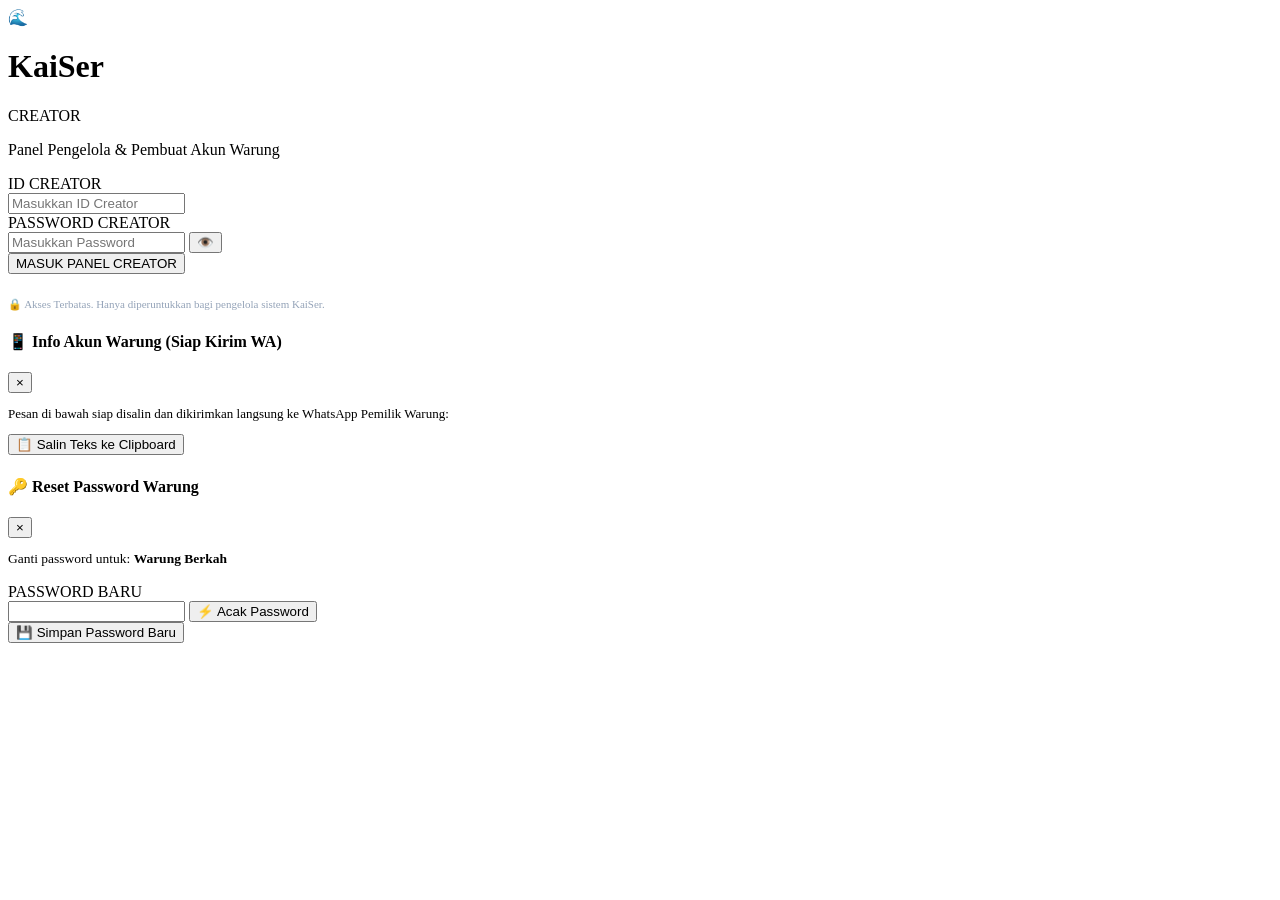
==== creator.html @ f815319f "Add files via upload" ====
<!DOCTYPE html>
<html lang="id">
<head>
  <meta charset="UTF-8">
  <meta name="viewport" content="width=device-width, initial-scale=1.0">
  <title>KaiSer Creator — Panel Pengelola KaiSer</title>
  <link rel="preconnect" href="https://fonts.googleapis.com">
  <link rel="preconnect" href="https://fonts.gstatic.com" crossorigin>
  <link href="https://fonts.googleapis.com/css2?family=Inter:wght@400;500;600;700;800&display=swap" rel="stylesheet">
  <link rel="stylesheet" href="css/creator.css">
</head>
<body>

  <!-- ==================== 1. CREATOR LOGIN SECTION ==================== -->
  <div id="loginSection" class="login-container">
    <div class="login-card">
      <div class="brand-header">
        <div class="brand-logo">🌊</div>
        <h1 class="brand-title">KaiSer</h1>
        <span class="brand-subtitle">CREATOR</span>
        <p class="login-subtitle">Panel Pengelola & Pembuat Akun Warung</p>
      </div>

      <form id="loginForm">
        <div class="form-group">
          <label for="creatorIdInput">ID CREATOR</label>
          <div class="input-wrapper">
            <input type="text" id="creatorIdInput" class="form-control" placeholder="Masukkan ID Creator" required autocomplete="username">
          </div>
        </div>

        <div class="form-group">
          <label for="creatorPasswordInput">PASSWORD CREATOR</label>
          <div class="input-wrapper">
            <input type="password" id="creatorPasswordInput" class="form-control" placeholder="Masukkan Password" required autocomplete="current-password">
            <button type="button" id="toggleLoginPwd" class="toggle-pwd" title="Tampilkan/Sembunyikan Password">👁️</button>
          </div>
        </div>

        <button type="submit" class="btn-primary">MASUK PANEL CREATOR</button>
      </form>

      <p style="font-size: 11px; color: #94a3b8; margin-top: 24px;">
        🔒 Akses Terbatas. Hanya diperuntukkan bagi pengelola sistem KaiSer.
      </p>
    </div>
  </div>

  <!-- ==================== 2. CREATOR DASHBOARD SECTION ==================== -->
  <div id="appSection" style="display: none;">
    <!-- App Header -->
    <header class="app-header">
      <div class="header-brand">
        <span style="font-size: 24px;">🌊</span>
        <div>
          <h1 style="margin: 0; line-height: 1;">KaiSer Creator</h1>
          <span class="header-badge">PANEL PENGELOLA</span>
        </div>
      </div>
      <div class="header-user">
        <div class="user-info">
          Halo, <span id="currentUserDisplay">Ilyas</span>
        </div>
        <button id="btnLogout" class="btn-logout">🚪 Keluar</button>
      </div>
    </header>

    <!-- Main Content -->
    <main class="dashboard-container">
      
      <!-- Metrics Grid -->
      <section class="stats-grid">
        <div class="stat-card">
          <div class="stat-info">
            <h4>Total Warung</h4>
            <div id="statTotalWarung" class="stat-value">0</div>
          </div>
          <div class="stat-icon icon-blue">🏪</div>
        </div>

        <div class="stat-card">
          <div class="stat-info">
            <h4>Warung Aktif</h4>
            <div id="statActiveWarung" class="stat-value">0</div>
          </div>
          <div class="stat-icon icon-green">🟢</div>
        </div>

        <div class="stat-card">
          <div class="stat-info">
            <h4>Warung Suspend</h4>
            <div id="statSuspendWarung" class="stat-value">0</div>
          </div>
          <div class="stat-icon icon-amber">🟡</div>
        </div>

        <div class="stat-card">
          <div class="stat-info">
            <h4>Warung Nonaktif</h4>
            <div id="statNonactiveWarung" class="stat-value">0</div>
          </div>
          <div class="stat-icon icon-red">🔴</div>
        </div>
      </section>

      <!-- Main Layout Grid -->
      <div class="dashboard-grid">

        <!-- Form Create Warung -->
        <div class="card">
          <div class="card-header">
            <h3>➕ Buat Akun Warung Baru</h3>
          </div>
          <div class="card-body">
            <form id="createWarungForm">
              
              <div class="form-row">
                <label style="font-size: 12px; font-weight: 700; color: var(--text-muted);">NAMA PEMILIK</label>
                <input type="text" id="inputOwnerName" class="form-control" placeholder="Contoh: Ahmad Supardi" required>
              </div>

              <div class="form-row">
                <label style="font-size: 12px; font-weight: 700; color: var(--text-muted);">NAMA WARUNG / USAHA</label>
                <input type="text" id="inputWarungName" class="form-control" placeholder="Contoh: Warung Berkah" required>
              </div>

              <div class="form-row">
                <label style="font-size: 12px; font-weight: 700; color: var(--text-muted);">NOMOR TELEPON / WA</label>
                <input type="tel" id="inputPhone" class="form-control" placeholder="Contoh: 081234567890" required>
              </div>

              <div class="form-row">
                <label style="font-size: 12px; font-weight: 700; color: var(--text-muted);">ALAMAT WARUNG</label>
                <input type="text" id="inputAddress" class="form-control" placeholder="Contoh: Jl. Merdeka No. 45">
              </div>

              <div class="form-row">
                <label style="font-size: 12px; font-weight: 700; color: var(--text-muted);">ID WARUNG (LOGIN)</label>
                <div class="input-group-action">
                  <input type="text" id="inputWarungId" class="form-control" placeholder="BERKAH001" data-auto="true" required>
                  <button type="button" id="btnGenId" class="btn-secondary" title="Buat ID Otomatis">⚡ Auto</button>
                </div>
              </div>

              <div class="form-row">
                <label style="font-size: 12px; font-weight: 700; color: var(--text-muted);">PASSWORD WARUNG</label>
                <div class="input-group-action">
                  <input type="text" id="inputWarungPassword" class="form-control" placeholder="Bk#2026@001" required>
                  <button type="button" id="btnGenPassword" class="btn-secondary" title="Buat Password Otomatis">🔑 Acak</button>
                </div>
              </div>

              <div class="form-row">
                <label style="font-size: 12px; font-weight: 700; color: var(--text-muted);">STATUS AKUN</label>
                <select id="inputStatus" class="form-control" style="font-weight: 700;">
                  <option value="AKTIF" selected>🟢 AKTIF</option>
                  <option value="SUSPEND">🟡 SUSPEND</option>
                  <option value="NONAKTIF">🔴 NONAKTIF</option>
                </select>
              </div>

              <button type="submit" class="btn-primary" style="margin-top: 12px;">🚀 BUAT AKUN WARUNG</button>
            </form>
          </div>
        </div>

        <!-- Table Accounts List -->
        <div class="card">
          <div class="card-header">
            <h3>🏪 Kelola Daftar Akun Warung</h3>
          </div>
          <div class="card-body">
            
            <div class="table-toolbar">
              <div class="search-box">
                <span class="search-icon">🔍</span>
                <input type="text" id="searchInput" class="form-control" placeholder="Cari ID Warung, Nama Warung, Pemilik, atau No HP...">
              </div>
            </div>

            <div class="table-responsive">
              <table class="table">
                <thead>
                  <tr>
                    <th>ID Warung</th>
                    <th>Nama Warung & Pemilik</th>
                    <th>Kontak & Alamat</th>
                    <th>Status</th>
                    <th>Aksi</th>
                  </tr>
                </thead>
                <tbody id="warungsTableBody">
                  <!-- Dynamic rows via JavaScript -->
                </tbody>
              </table>

              <div id="emptyState" style="display: none; text-align: center; padding: 40px 20px; color: var(--text-muted);">
                <span style="font-size: 36px; display: block; margin-bottom: 8px;">🔍</span>
                <p>Tidak ada data warung yang ditemukan.</p>
              </div>
            </div>

          </div>
        </div>

      </div>
    </main>
  </div>

  <!-- ==================== 3. MODALS ==================== -->

  <!-- Modal WhatsApp Credentials Copy -->
  <div id="waModal" class="modal-overlay">
    <div class="modal-content">
      <div class="modal-header">
        <h4 class="modal-title">📱 Info Akun Warung (Siap Kirim WA)</h4>
        <button id="btnCloseWAModal" class="btn-close-modal">&times;</button>
      </div>
      <div class="modal-body">
        <p style="font-size: 13px; color: var(--text-muted); margin-bottom: 12px;">
          Pesan di bawah siap disalin dan dikirimkan langsung ke WhatsApp Pemilik Warung:
        </p>
        <div id="waPreviewText" class="wa-preview-box"></div>
      </div>
      <div class="modal-footer">
        <button id="btnCopyWA" class="btn-primary">📋 Salin Teks ke Clipboard</button>
      </div>
    </div>
  </div>

  <!-- Modal Reset Password -->
  <div id="resetModal" class="modal-overlay">
    <div class="modal-content">
      <div class="modal-header">
        <h4 class="modal-title">🔑 Reset Password Warung</h4>
        <button id="btnCloseResetModal" class="btn-close-modal">&times;</button>
      </div>
      <div class="modal-body">
        <p style="font-size: 13.5px; margin-bottom: 16px;">
          Ganti password untuk: <strong id="resetWarungName" style="color: var(--primary);">Warung Berkah</strong>
        </p>

        <div class="form-group">
          <label>PASSWORD BARU</label>
          <div class="input-group-action">
            <input type="text" id="inputResetPassword" class="form-control" required>
            <button type="button" id="btnGenResetPwd" class="btn-secondary">⚡ Acak Password</button>
          </div>
        </div>
      </div>
      <div class="modal-footer">
        <button id="btnSaveResetPwd" class="btn-primary">💾 Simpan Password Baru</button>
      </div>
    </div>
  </div>

  <!-- Core Scripts -->
  <script src="js/kaiser-core.js"></script>
  <script src="js/creator.js"></script>
</body>
</html>
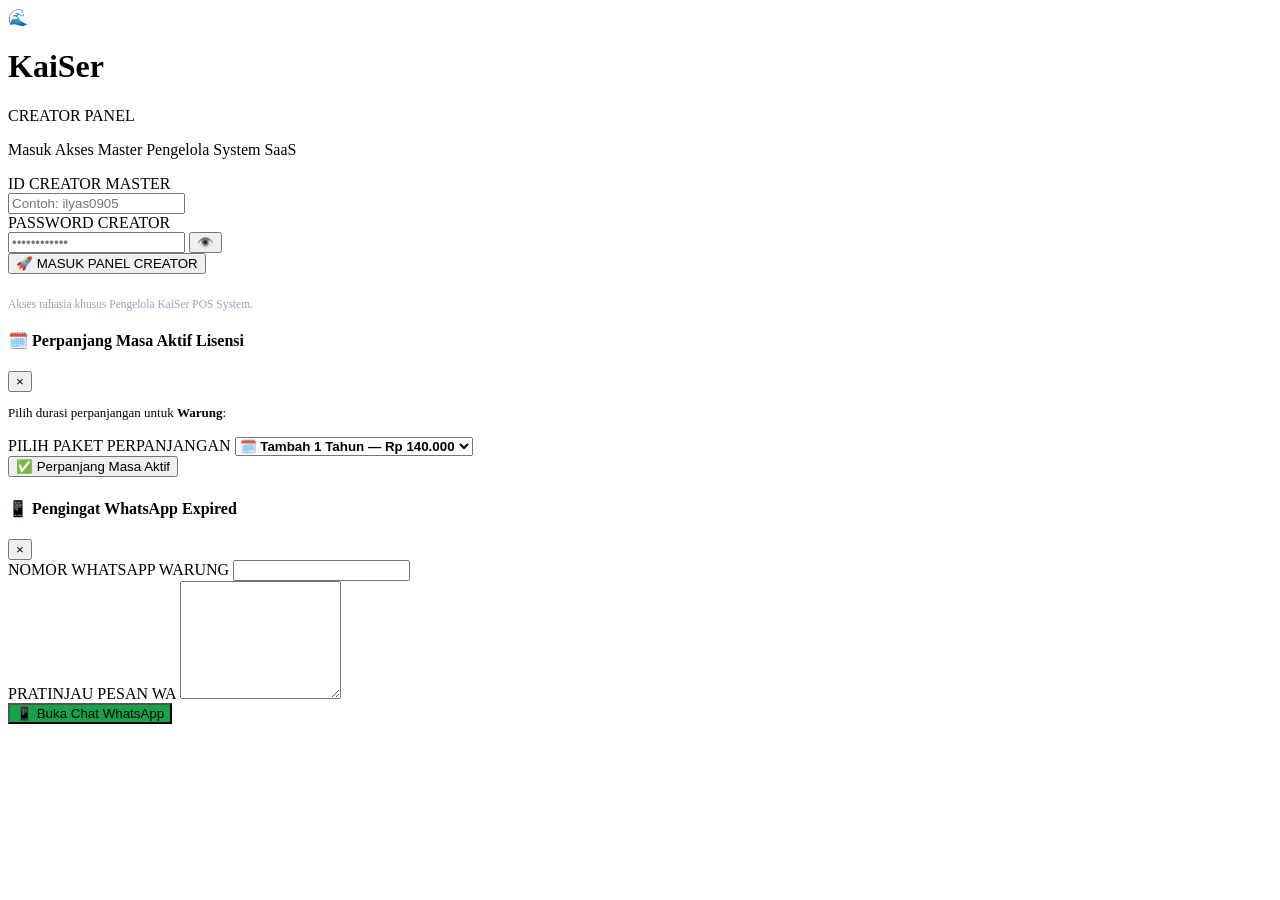
==== commit 672985c0: "Add files via upload" ====
--- a/creator.html
+++ b/creator.html
@@ -2,8 +2,9 @@
 <html lang="id">
 <head>
   <meta charset="UTF-8">
-  <meta name="viewport" content="width=device-width, initial-scale=1.0">
-  <title>KaiSer Creator — Panel Pengelola KaiSer</title>
+  <meta name="viewport" content="width=device-width, initial-scale=1.0, maximum-scale=1.0, user-scalable=no">
+  <meta name="theme-color" content="#0f172a">
+  <title>KaiSer Creator — Panel Pengelola Utama Master</title>
   <link rel="preconnect" href="https://fonts.googleapis.com">
   <link rel="preconnect" href="https://fonts.gstatic.com" crossorigin>
   <link href="https://fonts.googleapis.com/css2?family=Inter:wght@400;500;600;700;800&display=swap" rel="stylesheet">
@@ -11,245 +12,255 @@
 </head>
 <body>
 
-  <!-- ==================== 1. CREATOR LOGIN SECTION ==================== -->
-  <div id="loginSection" class="login-container">
+  <!-- ==================== 1. LOGIN CREATOR SECTION ==================== -->
+  <div id="creatorLoginSection" class="login-container">
     <div class="login-card">
       <div class="brand-header">
         <div class="brand-logo">🌊</div>
         <h1 class="brand-title">KaiSer</h1>
-        <span class="brand-subtitle">CREATOR</span>
-        <p class="login-subtitle">Panel Pengelola & Pembuat Akun Warung</p>
-      </div>
-
-      <form id="loginForm">
+        <span class="brand-subtitle">CREATOR PANEL</span>
+        <p class="login-subtitle">Masuk Akses Master Pengelola System SaaS</p>
+      </div>
+
+      <form id="creatorLoginForm">
         <div class="form-group">
-          <label for="creatorIdInput">ID CREATOR</label>
+          <label for="creatorIdInput">ID CREATOR MASTER</label>
           <div class="input-wrapper">
-            <input type="text" id="creatorIdInput" class="form-control" placeholder="Masukkan ID Creator" required autocomplete="username">
+            <input type="text" id="creatorIdInput" class="form-control" placeholder="Contoh: ilyas0905" required autocomplete="username">
           </div>
         </div>
 
         <div class="form-group">
-          <label for="creatorPasswordInput">PASSWORD CREATOR</label>
+          <label for="creatorPwdInput">PASSWORD CREATOR</label>
           <div class="input-wrapper">
-            <input type="password" id="creatorPasswordInput" class="form-control" placeholder="Masukkan Password" required autocomplete="current-password">
-            <button type="button" id="toggleLoginPwd" class="toggle-pwd" title="Tampilkan/Sembunyikan Password">👁️</button>
-          </div>
-        </div>
-
-        <button type="submit" class="btn-primary">MASUK PANEL CREATOR</button>
+            <input type="password" id="creatorPwdInput" class="form-control" placeholder="••••••••••••" required autocomplete="current-password">
+            <button type="button" id="toggleCreatorPwd" class="toggle-pwd" title="Tampilkan/Sembunyikan Password">👁️</button>
+          </div>
+        </div>
+
+        <button type="submit" class="btn-primary">🚀 MASUK PANEL CREATOR</button>
       </form>
 
-      <p style="font-size: 11px; color: #94a3b8; margin-top: 24px;">
-        🔒 Akses Terbatas. Hanya diperuntukkan bagi pengelola sistem KaiSer.
+      <p style="font-size: 11.5px; color: #94a3b8; margin-top: 24px;">
+        Akses rahasia khusus Pengelola KaiSer POS System.
       </p>
     </div>
   </div>
 
   <!-- ==================== 2. CREATOR DASHBOARD SECTION ==================== -->
-  <div id="appSection" style="display: none;">
-    <!-- App Header -->
+  <div id="creatorAppSection" style="display: none;">
+    <!-- Top Header -->
     <header class="app-header">
-      <div class="header-brand">
-        <span style="font-size: 24px;">🌊</span>
+      <div class="app-brand">
+        <div class="brand-logo">🌊</div>
         <div>
-          <h1 style="margin: 0; line-height: 1;">KaiSer Creator</h1>
-          <span class="header-badge">PANEL PENGELOLA</span>
-        </div>
-      </div>
-      <div class="header-user">
-        <div class="user-info">
-          Halo, <span id="currentUserDisplay">Ilyas</span>
-        </div>
-        <button id="btnLogout" class="btn-logout">🚪 Keluar</button>
+          <h2>KaiSer Master Panel</h2>
+          <span style="font-size: 11.5px; color: #94a3b8;">Pengelola & Lisensi Warung SaaS</span>
+        </div>
+      </div>
+
+      <div class="user-info">
+        <span id="creatorNameBadge" class="user-badge">👑 Ilyas (Creator)</span>
+        <button id="btnLogoutCreator" class="btn-logout">🚪 Keluar</button>
       </div>
     </header>
 
     <!-- Main Content -->
-    <main class="dashboard-container">
+    <main class="main-content">
       
-      <!-- Metrics Grid -->
+      <!-- BROADCAST ANNOUNCEMENT CARD -->
+      <section class="card" style="margin-bottom: 20px; background: linear-gradient(135deg, #0284c7 0%, #0f172a 100%); color: white;">
+        <div class="card-header" style="border-bottom: 1px solid rgba(255,255,255,0.1);">
+          <h3 style="color: white;">📢 Pengumuman Broadcast ke Seluruh Layar Warung</h3>
+        </div>
+        <div class="card-body">
+          <div style="display: flex; gap: 10px;">
+            <input type="text" id="inputBroadcastMsg" class="form-control" placeholder="Tulis pengumuman global (misal: Maintenance sistem jam 23.00)..." style="flex: 1;">
+            <button id="btnPublishBroadcast" class="btn-primary" style="width: auto; padding: 10px 20px; background: #38bdf8; color: #0f172a; font-weight: 800;">📢 Kirim Banner</button>
+            <button id="btnClearBroadcast" class="btn-secondary" style="background: rgba(255,255,255,0.15); border: none; color: white;">🗑️ Hapus Banner</button>
+          </div>
+        </div>
+      </section>
+
+      <!-- Stats Metrics Cards -->
       <section class="stats-grid">
         <div class="stat-card">
           <div class="stat-info">
-            <h4>Total Warung</h4>
-            <div id="statTotalWarung" class="stat-value">0</div>
+            <h4>Total Warung Terdaftar</h4>
+            <div id="statTotalWarungs" class="stat-value">0</div>
           </div>
           <div class="stat-icon icon-blue">🏪</div>
         </div>
 
         <div class="stat-card">
           <div class="stat-info">
-            <h4>Warung Aktif</h4>
-            <div id="statActiveWarung" class="stat-value">0</div>
+            <h4>Akun Aktif</h4>
+            <div id="statActiveWarungs" class="stat-value" style="color: var(--success);">0</div>
           </div>
           <div class="stat-icon icon-green">🟢</div>
         </div>
 
         <div class="stat-card">
           <div class="stat-info">
-            <h4>Warung Suspend</h4>
-            <div id="statSuspendWarung" class="stat-value">0</div>
+            <h4>Akun Suspend / Nonaktif</h4>
+            <div id="statSuspendWarungs" class="stat-value" style="color: var(--warning);">0</div>
           </div>
           <div class="stat-icon icon-amber">🟡</div>
         </div>
 
         <div class="stat-card">
           <div class="stat-info">
-            <h4>Warung Nonaktif</h4>
-            <div id="statNonactiveWarung" class="stat-value">0</div>
+            <h4>Kadaluarsa / Expired</h4>
+            <div id="statExpiredWarungs" class="stat-value" style="color: var(--danger);">0</div>
           </div>
           <div class="stat-icon icon-red">🔴</div>
         </div>
       </section>
 
-      <!-- Main Layout Grid -->
+      <!-- Dashboard Grid: Form & Table -->
       <div class="dashboard-grid">
-
-        <!-- Form Create Warung -->
-        <div class="card">
+        
+        <!-- Form Buat Akun Warung Baru oleh Creator -->
+        <section class="card">
           <div class="card-header">
-            <h3>➕ Buat Akun Warung Baru</h3>
+            <h3>➕ Buat Akun Warung / Owner Baru</h3>
           </div>
           <div class="card-body">
             <form id="createWarungForm">
               
               <div class="form-row">
-                <label style="font-size: 12px; font-weight: 700; color: var(--text-muted);">NAMA PEMILIK</label>
-                <input type="text" id="inputOwnerName" class="form-control" placeholder="Contoh: Ahmad Supardi" required>
-              </div>
-
-              <div class="form-row">
-                <label style="font-size: 12px; font-weight: 700; color: var(--text-muted);">NAMA WARUNG / USAHA</label>
-                <input type="text" id="inputWarungName" class="form-control" placeholder="Contoh: Warung Berkah" required>
-              </div>
-
-              <div class="form-row">
-                <label style="font-size: 12px; font-weight: 700; color: var(--text-muted);">NOMOR TELEPON / WA</label>
-                <input type="tel" id="inputPhone" class="form-control" placeholder="Contoh: 081234567890" required>
-              </div>
-
-              <div class="form-row">
-                <label style="font-size: 12px; font-weight: 700; color: var(--text-muted);">ALAMAT WARUNG</label>
-                <input type="text" id="inputAddress" class="form-control" placeholder="Contoh: Jl. Merdeka No. 45">
-              </div>
-
-              <div class="form-row">
-                <label style="font-size: 12px; font-weight: 700; color: var(--text-muted);">ID WARUNG (LOGIN)</label>
+                <label for="newWarungName">NAMA WARUNG / TOKO</label>
+                <input type="text" id="newWarungName" class="form-control" placeholder="Contoh: Warung Berkah Berkah" required>
+              </div>
+
+              <div class="form-row">
+                <label for="newOwnerName">NAMA PEMILIK (OWNER)</label>
+                <input type="text" id="newOwnerName" class="form-control" placeholder="Contoh: Ahmad Supardi" required>
+              </div>
+
+              <div class="form-row">
+                <label for="newPhone">NOMOR TELEPON / WA</label>
+                <input type="tel" id="newPhone" class="form-control" placeholder="Contoh: 081234567890">
+              </div>
+
+              <div class="form-row">
+                <label for="newAddress">ALAMAT WARUNG</label>
+                <input type="text" id="newAddress" class="form-control" placeholder="Contoh: Jl. Merdeka No. 45">
+              </div>
+
+              <div class="form-row">
+                <label for="newWarungId">ID WARUNG (AKSES LOGIN)</label>
                 <div class="input-group-action">
-                  <input type="text" id="inputWarungId" class="form-control" placeholder="BERKAH001" data-auto="true" required>
+                  <input type="text" id="newWarungId" class="form-control" placeholder="BERKAH001" data-auto="true">
                   <button type="button" id="btnGenId" class="btn-secondary" title="Buat ID Otomatis">⚡ Auto</button>
                 </div>
               </div>
 
               <div class="form-row">
-                <label style="font-size: 12px; font-weight: 700; color: var(--text-muted);">PASSWORD WARUNG</label>
+                <label for="newPassword">PASSWORD OWNER (ID & PW CREATOR)</label>
                 <div class="input-group-action">
-                  <input type="text" id="inputWarungPassword" class="form-control" placeholder="Bk#2026@001" required>
-                  <button type="button" id="btnGenPassword" class="btn-secondary" title="Buat Password Otomatis">🔑 Acak</button>
+                  <input type="text" id="newPassword" class="form-control" placeholder="Bk#2026@001" required>
+                  <button type="button" id="btnGenPwd" class="btn-secondary" title="Acak Password">🔑 Acak</button>
                 </div>
               </div>
 
               <div class="form-row">
-                <label style="font-size: 12px; font-weight: 700; color: var(--text-muted);">STATUS AKUN</label>
-                <select id="inputStatus" class="form-control" style="font-weight: 700;">
-                  <option value="AKTIF" selected>🟢 AKTIF</option>
-                  <option value="SUSPEND">🟡 SUSPEND</option>
-                  <option value="NONAKTIF">🔴 NONAKTIF</option>
+                <label for="newDuration">MASA BERLAKU PAKET & HARGA</label>
+                <select id="newDuration" class="form-control" style="font-weight: 700;">
+                  <option value="1_MONTH">🗓️ 1 Bulan — Rp 15.000</option>
+                  <option value="3_MONTHS">🗓️ 3 Bulan — Rp 40.000</option>
+                  <option value="6_MONTHS">🗓️ 6 Bulan — Rp 75.000</option>
+                  <option value="1_YEAR" selected>🗓️ 1 Tahun — Rp 140.000</option>
                 </select>
               </div>
 
-              <button type="submit" class="btn-primary" style="margin-top: 12px;">🚀 BUAT AKUN WARUNG</button>
+              <button type="submit" class="btn-primary">💾 Buat & Aktifkan Akun Warung</button>
             </form>
           </div>
-        </div>
-
-        <!-- Table Accounts List -->
-        <div class="card">
-          <div class="card-header">
-            <h3>🏪 Kelola Daftar Akun Warung</h3>
-          </div>
-          <div class="card-body">
-            
-            <div class="table-toolbar">
-              <div class="search-box">
-                <span class="search-icon">🔍</span>
-                <input type="text" id="searchInput" class="form-control" placeholder="Cari ID Warung, Nama Warung, Pemilik, atau No HP...">
-              </div>
+        </section>
+
+        <!-- Tabel Daftar Warung Terdaftar -->
+        <section class="card">
+          <div class="card-header" style="display: flex; justify-content: space-between; align-items: center;">
+            <h3>📋 Daftar Seluruh Akun Warung Terdaftar</h3>
+            <div class="search-box">
+              <span class="search-icon">🔍</span>
+              <input type="text" id="searchWarungInput" class="form-control" placeholder="Cari ID / Nama Warung / Pemilik..." style="padding: 6px 12px 6px 32px; font-size: 12.5px;">
             </div>
-
+          </div>
+          <div class="card-body" style="padding: 0;">
             <div class="table-responsive">
               <table class="table">
                 <thead>
                   <tr>
                     <th>ID Warung</th>
                     <th>Nama Warung & Pemilik</th>
-                    <th>Kontak & Alamat</th>
-                    <th>Status</th>
-                    <th>Aksi</th>
+                    <th>Password</th>
+                    <th>Status (Pilihan Interaktif)</th>
+                    <th>Masa Aktif & Expired</th>
+                    <th>Aksi Pengelola</th>
                   </tr>
                 </thead>
-                <tbody id="warungsTableBody">
-                  <!-- Dynamic rows via JavaScript -->
+                <tbody id="warungTableBody">
+                  <!-- Data rendered via JavaScript -->
                 </tbody>
               </table>
-
-              <div id="emptyState" style="display: none; text-align: center; padding: 40px 20px; color: var(--text-muted);">
-                <span style="font-size: 36px; display: block; margin-bottom: 8px;">🔍</span>
-                <p>Tidak ada data warung yang ditemukan.</p>
-              </div>
             </div>
-
-          </div>
-        </div>
+          </div>
+        </section>
 
       </div>
     </main>
   </div>
 
-  <!-- ==================== 3. MODALS ==================== -->
-
-  <!-- Modal WhatsApp Credentials Copy -->
+  <!-- ==================== MODAL EXTEND SUBSCRIPTION ==================== -->
+  <div id="extendModal" class="modal-overlay">
+    <div class="modal-content">
+      <div class="modal-header">
+        <h4 class="modal-title">🗓️ Perpanjang Masa Aktif Lisensi</h4>
+        <button id="btnCloseExtendModal" class="btn-close-modal">&times;</button>
+      </div>
+      <div class="modal-body">
+        <p style="font-size: 13px; color: var(--text-muted); margin-bottom: 16px;">
+          Pilih durasi perpanjangan untuk <strong id="extendWarungName">Warung</strong>:
+        </p>
+
+        <div class="form-row">
+          <label for="extendDuration">PILIH PAKET PERPANJANGAN</label>
+          <select id="extendDuration" class="form-control" style="font-weight: 700;">
+            <option value="1_MONTH">🗓️ Tambah 1 Bulan — Rp 15.000</option>
+            <option value="3_MONTHS">🗓️ Tambah 3 Bulan — Rp 40.000</option>
+            <option value="6_MONTHS">🗓️ Tambah 6 Bulan — Rp 75.000</option>
+            <option value="1_YEAR" selected>🗓️ Tambah 1 Tahun — Rp 140.000</option>
+          </select>
+        </div>
+      </div>
+      <div class="modal-footer">
+        <button id="btnProcessExtend" class="btn-primary">✅ Perpanjang Masa Aktif</button>
+      </div>
+    </div>
+  </div>
+
+  <!-- ==================== MODAL WA REMINDER ==================== -->
   <div id="waModal" class="modal-overlay">
     <div class="modal-content">
       <div class="modal-header">
-        <h4 class="modal-title">📱 Info Akun Warung (Siap Kirim WA)</h4>
-        <button id="btnCloseWAModal" class="btn-close-modal">&times;</button>
+        <h4 class="modal-title">📱 Pengingat WhatsApp Expired</h4>
+        <button id="btnCloseWaModal" class="btn-close-modal">&times;</button>
       </div>
       <div class="modal-body">
-        <p style="font-size: 13px; color: var(--text-muted); margin-bottom: 12px;">
-          Pesan di bawah siap disalin dan dikirimkan langsung ke WhatsApp Pemilik Warung:
-        </p>
-        <div id="waPreviewText" class="wa-preview-box"></div>
+        <div class="form-row">
+          <label>NOMOR WHATSAPP WARUNG</label>
+          <input type="text" id="waPhoneInput" class="form-control">
+        </div>
+
+        <div class="form-row">
+          <label>PRATINJAU PESAN WA</label>
+          <textarea id="waMessagePreview" class="form-control" rows="8" readonly style="font-family: monospace; font-size: 11.5px;"></textarea>
+        </div>
       </div>
       <div class="modal-footer">
-        <button id="btnCopyWA" class="btn-primary">📋 Salin Teks ke Clipboard</button>
-      </div>
-    </div>
-  </div>
-
-  <!-- Modal Reset Password -->
-  <div id="resetModal" class="modal-overlay">
-    <div class="modal-content">
-      <div class="modal-header">
-        <h4 class="modal-title">🔑 Reset Password Warung</h4>
-        <button id="btnCloseResetModal" class="btn-close-modal">&times;</button>
-      </div>
-      <div class="modal-body">
-        <p style="font-size: 13.5px; margin-bottom: 16px;">
-          Ganti password untuk: <strong id="resetWarungName" style="color: var(--primary);">Warung Berkah</strong>
-        </p>
-
-        <div class="form-group">
-          <label>PASSWORD BARU</label>
-          <div class="input-group-action">
-            <input type="text" id="inputResetPassword" class="form-control" required>
-            <button type="button" id="btnGenResetPwd" class="btn-secondary">⚡ Acak Password</button>
-          </div>
-        </div>
-      </div>
-      <div class="modal-footer">
-        <button id="btnSaveResetPwd" class="btn-primary">💾 Simpan Password Baru</button>
+        <button id="btnOpenWAChat" class="btn-primary" style="background: #16a34a;">📱 Buka Chat WhatsApp</button>
       </div>
     </div>
   </div>
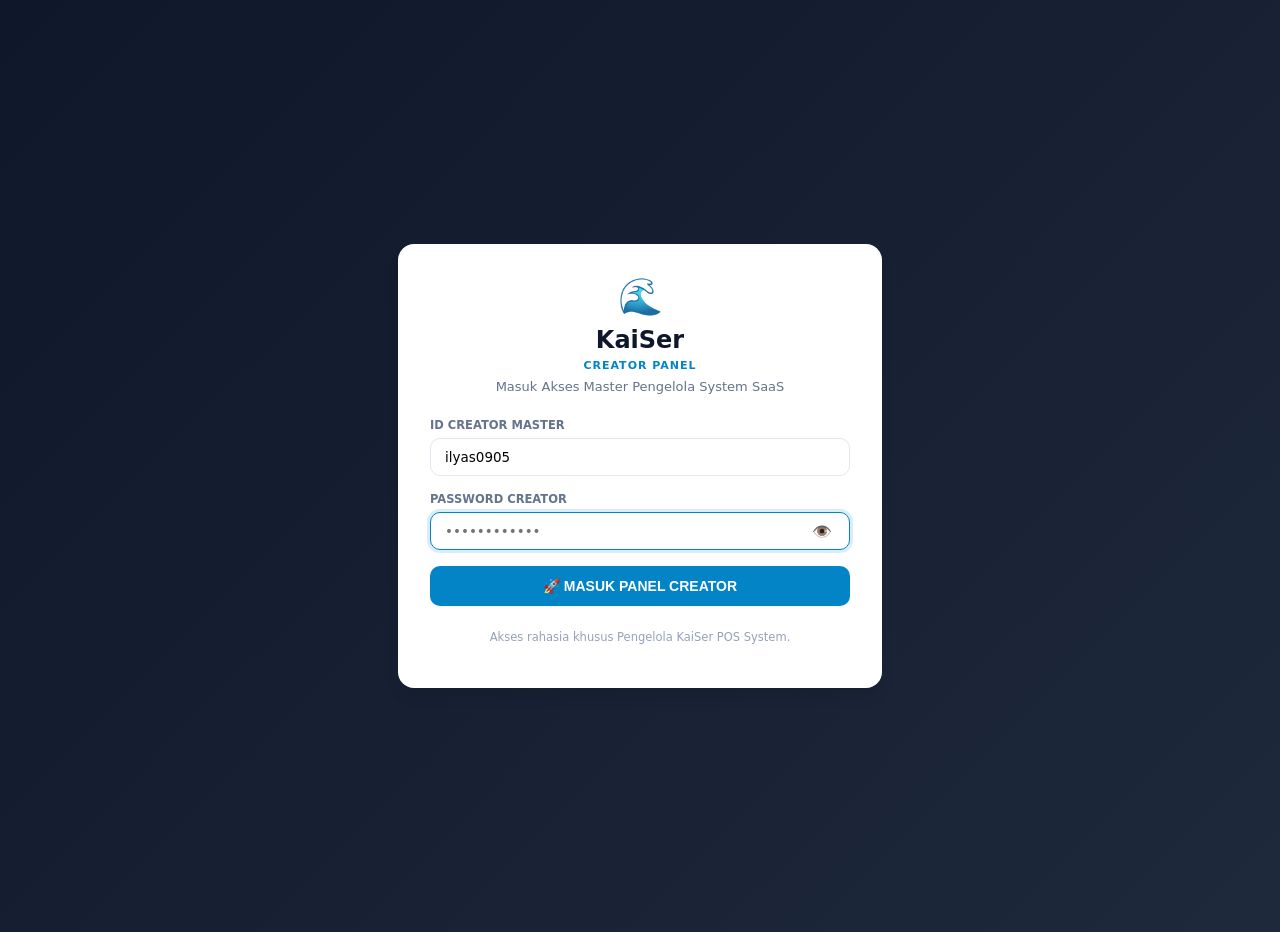
==== commit 5860a5a8: "Add files via upload" ====
--- a/creator.html
+++ b/creator.html
@@ -78,6 +78,29 @@
             <input type="text" id="inputBroadcastMsg" class="form-control" placeholder="Tulis pengumuman global (misal: Maintenance sistem jam 23.00)..." style="flex: 1;">
             <button id="btnPublishBroadcast" class="btn-primary" style="width: auto; padding: 10px 20px; background: #38bdf8; color: #0f172a; font-weight: 800;">📢 Kirim Banner</button>
             <button id="btnClearBroadcast" class="btn-secondary" style="background: rgba(255,255,255,0.15); border: none; color: white;">🗑️ Hapus Banner</button>
+          </div>
+        </div>
+      </section>
+
+      <!-- AUTO PARSE WA REGISTRATION PAYLOAD CARD -->
+      <section class="card" style="margin-bottom: 20px; border-left: 4px solid #10b981; background: #f0fdf4;">
+        <div class="card-header" style="background: #e6f4ea; border-bottom: 1px solid #bbf7d0;">
+          <h3 style="color: #166534;">⚡ Impor & Aktifkan Akun Baru dari Teks Pesan WhatsApp</h3>
+        </div>
+        <div class="card-body">
+          <p style="font-size: 12.5px; color: #15803d; margin: 0 0 10px 0;">
+            Salin teks pesan pendaftaran dari WA pembeli dan tempelkan di bawah ini untuk <strong>1-Klik Impor & Aktifkan Akun</strong> setelah pembayaran sukses:
+          </p>
+          <div style="display: flex; flex-direction: column; gap: 10px;">
+            <textarea id="inputWAImportPayload" class="form-control" rows="3" placeholder="Tempel teks pesan WA pendaftaran di sini... (Contoh: DETAIL PENDAFTARAN AKUN WARUNG...)"></textarea>
+            <div style="display: flex; gap: 10px;">
+              <button id="btnImportWAActivate" class="btn-primary" style="background: #10b981; font-weight: 800;">
+                🟢 1-KLIK IMPOR & AKTIFKAN AKUN
+              </button>
+              <button id="btnImportWASaveNonactive" class="btn-secondary" style="background: white; border-color: #bbf7d0; color: #166534;">
+                💾 Impor Simpan Non-Aktif
+              </button>
+            </div>
           </div>
         </div>
       </section>
--- a/css/creator.css
+++ b/css/creator.css
@@ -0,0 +1,502 @@
+/* CSS KaiSer Creator Master Panel Styles - Glassmorphic Sidebar Layout */
+:root {
+  --font-main: 'Inter', system-ui, -apple-system, sans-serif;
+  --primary: #0284c7;
+  --primary-hover: #0369a1;
+  --dark-navy: #0f172a;
+  --dark-ocean: #1e293b;
+  --bg-light: #f8fafc;
+  --card-bg: #ffffff;
+  --text-main: #334155;
+  --text-muted: #64748b;
+  --border-color: #e2e8f0;
+  --accent-cyan: #06b6d4;
+  --success: #10b981;
+  --warning: #f59e0b;
+  --danger: #ef4444;
+  --radius-sm: 6px;
+  --radius-md: 10px;
+  --radius-lg: 16px;
+  --shadow-sm: 0 1px 3px rgba(0,0,0,0.05);
+  --shadow-md: 0 4px 6px -1px rgba(0,0,0,0.07);
+  --shadow-lg: 0 10px 15px -3px rgba(0,0,0,0.1);
+  --sidebar-width: 260px;
+  --sidebar-collapsed-width: 74px;
+}
+
+body {
+  font-family: var(--font-main);
+  background-color: var(--bg-light);
+  color: var(--text-main);
+  margin: 0;
+  padding: 0;
+  -webkit-tap-highlight-color: transparent;
+}
+
+/* ==================== LOGIN CONTAINER ==================== */
+.login-container {
+  min-height: 100vh;
+  display: flex;
+  justify-content: center;
+  align-items: center;
+  background: linear-gradient(135deg, var(--dark-navy) 0%, var(--dark-ocean) 100%);
+  padding: 16px;
+}
+
+.login-card {
+  background: var(--card-bg);
+  border-radius: var(--radius-lg);
+  box-shadow: var(--shadow-lg);
+  padding: 32px;
+  width: 100%;
+  max-width: 420px;
+  text-align: center;
+}
+
+.brand-header {
+  margin-bottom: 24px;
+}
+
+.brand-logo {
+  font-size: 36px;
+  margin-bottom: 8px;
+  display: inline-block;
+}
+
+.brand-title {
+  font-size: 24px;
+  font-weight: 800;
+  color: var(--dark-navy);
+  margin: 0;
+}
+
+.brand-subtitle {
+  font-size: 11px;
+  font-weight: 700;
+  letter-spacing: 1px;
+  color: var(--primary);
+  text-transform: uppercase;
+}
+
+.login-subtitle {
+  font-size: 13px;
+  color: var(--text-muted);
+  margin-top: 6px;
+}
+
+/* Form Controls */
+.form-group {
+  margin-bottom: 16px;
+  text-align: left;
+}
+
+.form-group label, .form-row label {
+  display: block;
+  font-size: 11.5px;
+  font-weight: 700;
+  color: var(--text-muted);
+  margin-bottom: 6px;
+  text-transform: uppercase;
+}
+
+.input-wrapper {
+  position: relative;
+  display: flex;
+  align-items: center;
+}
+
+.form-control {
+  width: 100%;
+  padding: 10px 14px;
+  font-size: 13.5px;
+  font-family: var(--font-main);
+  border: 1px solid var(--border-color);
+  border-radius: var(--radius-md);
+  outline: none;
+  transition: all 0.2s ease;
+  box-sizing: border-box;
+}
+
+.form-control:focus {
+  border-color: var(--primary);
+  box-shadow: 0 0 0 3px rgba(2, 132, 199, 0.15);
+}
+
+.toggle-pwd {
+  position: absolute;
+  right: 12px;
+  background: none;
+  border: none;
+  cursor: pointer;
+  font-size: 16px;
+}
+
+.btn-primary {
+  width: 100%;
+  padding: 12px;
+  font-size: 14px;
+  font-weight: 700;
+  background: var(--primary);
+  color: white;
+  border: none;
+  border-radius: var(--radius-md);
+  cursor: pointer;
+  transition: all 0.2s ease;
+  box-shadow: var(--shadow-sm);
+}
+
+.btn-primary:hover {
+  background: var(--primary-hover);
+  box-shadow: var(--shadow-md);
+}
+
+.btn-secondary {
+  padding: 8px 14px;
+  font-size: 12px;
+  font-weight: 700;
+  background: #f1f5f9;
+  color: var(--text-main);
+  border: 1px solid var(--border-color);
+  border-radius: var(--radius-md);
+  cursor: pointer;
+}
+
+.btn-secondary:hover {
+  background: #e2e8f0;
+}
+
+/* ==================== GLASSMORPHIC SIDEBAR LAYOUT ==================== */
+.creator-layout-wrapper {
+  display: flex;
+  min-height: 100vh;
+  background: #f1f5f9;
+}
+
+.creator-sidebar {
+  width: var(--sidebar-width);
+  background: rgba(15, 23, 42, 0.95);
+  color: white;
+  backdrop-filter: blur(16px);
+  -webkit-backdrop-filter: blur(16px);
+  border-right: 1px solid rgba(255, 255, 255, 0.1);
+  display: flex;
+  flex-direction: column;
+  height: 100vh;
+  position: sticky;
+  top: 0;
+  z-index: 100;
+  transition: width 0.3s cubic-bezier(0.4, 0, 0.2, 1);
+}
+
+.creator-sidebar.collapsed {
+  width: var(--sidebar-collapsed-width);
+}
+
+.creator-sidebar-header {
+  padding: 16px;
+  border-bottom: 1px solid rgba(255, 255, 255, 0.1);
+  display: flex;
+  align-items: center;
+  justify-content: space-between;
+}
+
+.creator-brand-info {
+  display: flex;
+  align-items: center;
+  gap: 10px;
+  overflow: hidden;
+  white-space: nowrap;
+}
+
+.creator-sidebar.collapsed .creator-brand-info {
+  display: none;
+}
+
+.creator-sidebar-menu {
+  flex: 1;
+  overflow-y: auto;
+  padding: 14px 8px;
+}
+
+.creator-main-content {
+  flex: 1;
+  display: flex;
+  flex-direction: column;
+  min-width: 0;
+}
+
+/* App Header Inside Creator */
+.app-header {
+  background: var(--dark-navy);
+  color: white;
+  padding: 14px 24px;
+  display: flex;
+  justify-content: space-between;
+  align-items: center;
+  box-shadow: var(--shadow-md);
+}
+
+.app-brand {
+  display: flex;
+  align-items: center;
+  gap: 12px;
+}
+
+.app-brand h2 {
+  font-size: 18px;
+  font-weight: 800;
+  margin: 0;
+}
+
+.user-info {
+  display: flex;
+  align-items: center;
+  gap: 12px;
+}
+
+.user-badge {
+  font-size: 12px;
+  font-weight: 700;
+  background: rgba(255,255,255,0.1);
+  padding: 6px 12px;
+  border-radius: 20px;
+}
+
+.btn-logout {
+  background: #dc2626;
+  color: white;
+  border: none;
+  padding: 6px 14px;
+  font-size: 12px;
+  font-weight: 700;
+  border-radius: var(--radius-md);
+  cursor: pointer;
+}
+
+.btn-logout:hover {
+  background: #b91c1c;
+}
+
+/* Dashboard Grid */
+.main-content {
+  padding: 24px;
+  max-width: 1400px;
+  margin: 0 auto;
+  width: 100%;
+  box-sizing: border-box;
+}
+
+.stats-grid {
+  display: grid;
+  grid-template-columns: repeat(auto-fit, minmax(220px, 1fr));
+  gap: 16px;
+  margin-bottom: 24px;
+}
+
+.stat-card {
+  background: var(--card-bg);
+  border: 1px solid var(--border-color);
+  border-radius: var(--radius-md);
+  padding: 16px;
+  display: flex;
+  justify-content: space-between;
+  align-items: center;
+  box-shadow: var(--shadow-sm);
+}
+
+.stat-info h4 {
+  margin: 0;
+  font-size: 12px;
+  color: var(--text-muted);
+  text-transform: uppercase;
+}
+
+.stat-value {
+  font-size: 24px;
+  font-weight: 800;
+  margin-top: 4px;
+  color: var(--dark-navy);
+}
+
+.stat-icon {
+  font-size: 28px;
+  width: 44px;
+  height: 44px;
+  border-radius: var(--radius-md);
+  display: flex;
+  align-items: center;
+  justify-content: center;
+}
+
+.icon-blue { background: #e0f2fe; }
+.icon-green { background: #dcfce7; }
+.icon-amber { background: #fef3c7; }
+.icon-red { background: #fee2e2; }
+
+/* Cards & Forms */
+.dashboard-grid {
+  display: grid;
+  grid-template-columns: 360px 1fr;
+  gap: 24px;
+  align-items: start;
+}
+
+@media (max-width: 1024px) {
+  .dashboard-grid {
+    grid-template-columns: 1fr;
+  }
+}
+
+.card {
+  background: var(--card-bg);
+  border: 1px solid var(--border-color);
+  border-radius: var(--radius-md);
+  box-shadow: var(--shadow-sm);
+  overflow: hidden;
+}
+
+.card-header {
+  padding: 16px 20px;
+  border-bottom: 1px solid var(--border-color);
+  background: #f8fafc;
+}
+
+.card-header h3 {
+  margin: 0;
+  font-size: 15px;
+  font-weight: 800;
+  color: var(--dark-navy);
+}
+
+.card-body {
+  padding: 20px;
+}
+
+.form-row {
+  margin-bottom: 14px;
+}
+
+.input-group-action {
+  display: flex;
+  gap: 8px;
+}
+
+/* Table Styling */
+.table-responsive {
+  overflow-x: auto;
+}
+
+.table {
+  width: 100%;
+  border-collapse: collapse;
+  font-size: 13px;
+}
+
+.table th {
+  background: #f8fafc;
+  color: var(--text-muted);
+  font-weight: 700;
+  text-transform: uppercase;
+  font-size: 11px;
+  text-align: left;
+  padding: 12px 16px;
+  border-bottom: 1px solid var(--border-color);
+}
+
+.table td {
+  padding: 12px 16px;
+  border-bottom: 1px solid var(--border-color);
+  vertical-align: middle;
+}
+
+.table tr:hover {
+  background: #f8fafc;
+}
+
+.status-select {
+  padding: 4px 8px;
+  font-size: 12px;
+  font-weight: 700;
+  border-radius: var(--radius-sm);
+  border: 1px solid var(--border-color);
+}
+
+.btn-icon {
+  padding: 4px 8px;
+  font-size: 11px;
+  border: none;
+  border-radius: 4px;
+  cursor: pointer;
+  margin-right: 4px;
+}
+
+.btn-icon-extend { background: #e0f2fe; color: #0284c7; }
+.btn-icon-wa { background: #dcfce7; color: #166534; }
+.btn-icon-danger { background: #fee2e2; color: #dc2626; }
+.btn-icon-reset { background: #fef3c7; color: #d97706; }
+
+/* Modal */
+.modal-overlay {
+  position: fixed;
+  top: 0; left: 0; right: 0; bottom: 0;
+  background: rgba(15, 23, 42, 0.6);
+  display: none;
+  justify-content: center;
+  align-items: center;
+  z-index: 1000;
+  padding: 16px;
+}
+
+.modal-overlay.active { display: flex; }
+
+.modal-content {
+  background: white;
+  border-radius: var(--radius-lg);
+  width: 100%;
+  max-width: 480px;
+  box-shadow: var(--shadow-lg);
+  overflow: hidden;
+}
+
+.modal-header {
+  padding: 16px 20px;
+  border-bottom: 1px solid var(--border-color);
+  display: flex;
+  justify-content: space-between;
+  align-items: center;
+}
+
+.modal-title { margin: 0; font-size: 16px; font-weight: 800; }
+.btn-close-modal { background: none; border: none; font-size: 20px; cursor: pointer; color: var(--text-muted); }
+.modal-body { padding: 20px; }
+.modal-footer { padding: 14px 20px; border-top: 1px solid var(--border-color); display: flex; justify-content: flex-end; gap: 10px; background: #f8fafc; }
+
+/* Toast Notifications */
+.toast-container {
+  position: fixed;
+  bottom: 20px;
+  right: 20px;
+  z-index: 9999;
+  display: flex;
+  flex-direction: column;
+  gap: 10px;
+}
+
+.toast {
+  background: var(--dark-navy);
+  color: white;
+  padding: 12px 18px;
+  border-radius: var(--radius-md);
+  font-size: 13px;
+  font-weight: 600;
+  box-shadow: var(--shadow-lg);
+  display: flex;
+  align-items: center;
+  gap: 10px;
+  animation: slideIn 0.3s ease;
+}
+
+@keyframes slideIn {
+  from { transform: translateX(100%); opacity: 0; }
+  to { transform: translateX(0); opacity: 1; }
+}
